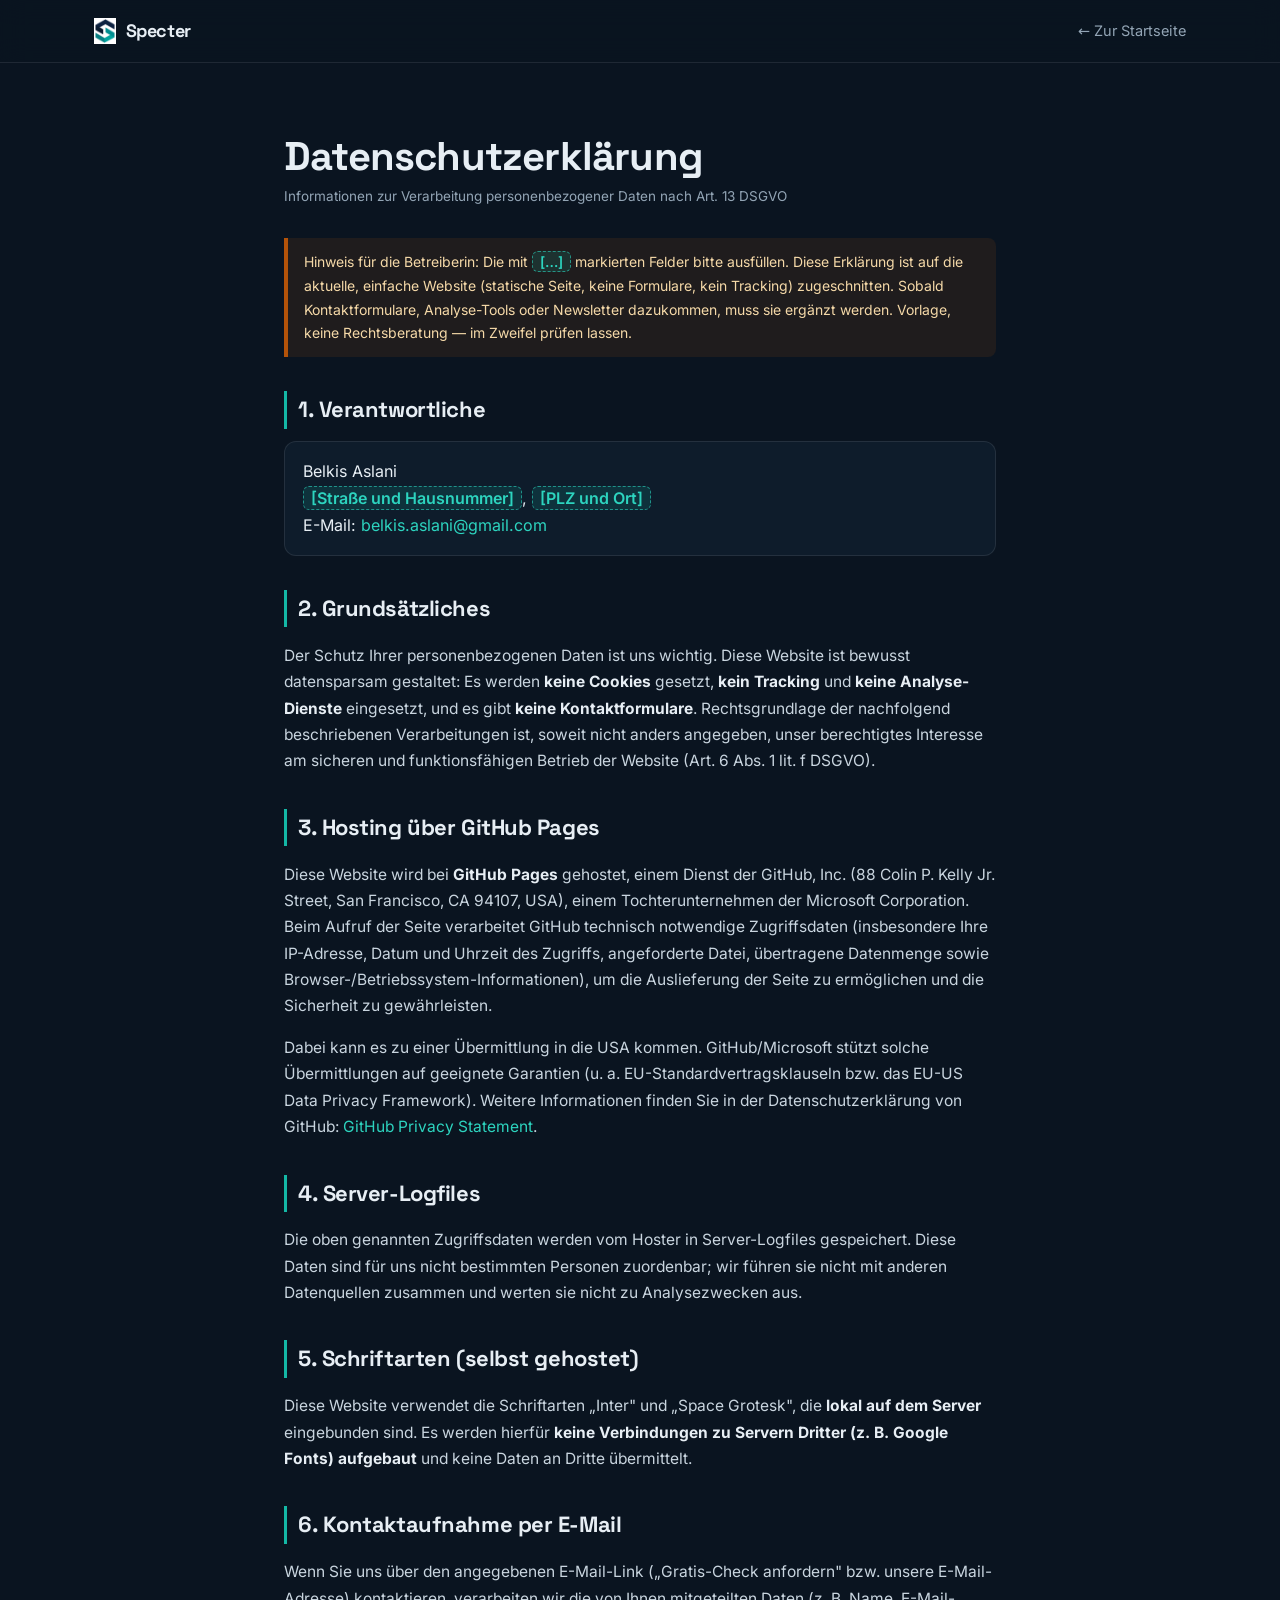
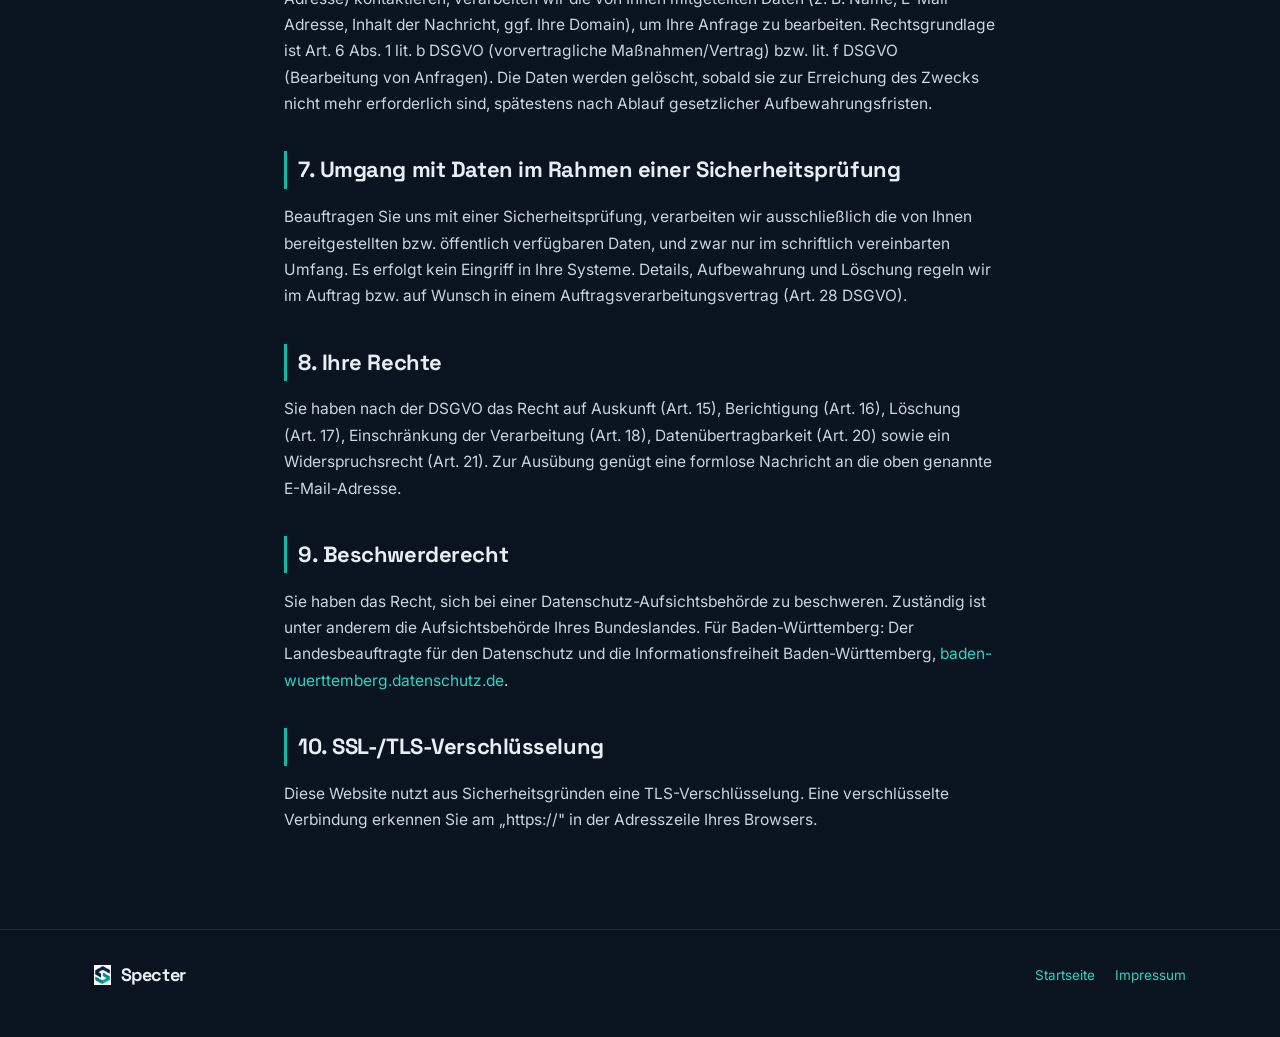
==== docs/datenschutz.html @ 4cde15c8 "Website: Impressum + Datenschutz + selbst gehostete Fonts (DSGVO) Rechtlich notwendige Seiten und ei" ====
<!doctype html>
<html lang="de">
<head>
<meta charset="utf-8">
<meta name="viewport" content="width=device-width, initial-scale=1, viewport-fit=cover">
<title>Datenschutzerklärung — Specter</title>
<meta name="robots" content="index,follow">
<meta name="theme-color" content="#0A1420">
<link rel="icon" href="assets/img/mark.png">
<link rel="stylesheet" href="assets/fonts.css">
<link rel="stylesheet" href="assets/legal.css">
</head>
<body>

<header class="nav">
  <div class="wrap">
    <a class="logo" href="index.html"><img src="assets/img/mark.png" alt=""><span class="brandmark">Specter</span></a>
    <a class="back" href="index.html">&larr; Zur Startseite</a>
  </div>
</header>

<main>
  <div class="wrap">
    <h1>Datenschutzerklärung</h1>
    <p class="updated">Informationen zur Verarbeitung personenbezogener Daten nach Art. 13 DSGVO</p>

    <div class="note">Hinweis für die Betreiberin: Die mit <span class="ph">[…]</span>
      markierten Felder bitte ausfüllen. Diese Erklärung ist auf die aktuelle,
      einfache Website (statische Seite, keine Formulare, kein Tracking) zugeschnitten.
      Sobald Kontaktformulare, Analyse-Tools oder Newsletter dazukommen, muss sie
      ergänzt werden. Vorlage, keine Rechtsberatung — im Zweifel prüfen lassen.</div>

    <h2>1. Verantwortliche</h2>
    <div class="box">
      Belkis Aslani<br>
      <span class="ph">[Straße und Hausnummer]</span>, <span class="ph">[PLZ und Ort]</span><br>
      E-Mail: <a href="mailto:belkis.aslani@gmail.com">belkis.aslani@gmail.com</a>
    </div>

    <h2>2. Grundsätzliches</h2>
    <p>Der Schutz Ihrer personenbezogenen Daten ist uns wichtig. Diese Website ist
      bewusst datensparsam gestaltet: Es werden <strong>keine Cookies</strong>
      gesetzt, <strong>kein Tracking</strong> und <strong>keine Analyse-Dienste</strong>
      eingesetzt, und es gibt <strong>keine Kontaktformulare</strong>. Rechtsgrundlage
      der nachfolgend beschriebenen Verarbeitungen ist, soweit nicht anders angegeben,
      unser berechtigtes Interesse am sicheren und funktionsfähigen Betrieb der
      Website (Art. 6 Abs. 1 lit. f DSGVO).</p>

    <h2>3. Hosting über GitHub Pages</h2>
    <p>Diese Website wird bei <strong>GitHub Pages</strong> gehostet, einem Dienst der
      GitHub, Inc. (88 Colin P. Kelly Jr. Street, San Francisco, CA 94107, USA), einem
      Tochterunternehmen der Microsoft Corporation. Beim Aufruf der Seite verarbeitet
      GitHub technisch notwendige Zugriffsdaten (insbesondere Ihre IP-Adresse, Datum
      und Uhrzeit des Zugriffs, angeforderte Datei, übertragene Datenmenge sowie
      Browser-/Betriebssystem-Informationen), um die Auslieferung der Seite zu
      ermöglichen und die Sicherheit zu gewährleisten.</p>
    <p>Dabei kann es zu einer Übermittlung in die USA kommen. GitHub/Microsoft stützt
      solche Übermittlungen auf geeignete Garantien (u. a. EU-Standardvertragsklauseln
      bzw. das EU-US Data Privacy Framework). Weitere Informationen finden Sie in der
      Datenschutzerklärung von GitHub:
      <a href="https://docs.github.com/de/site-policy/privacy-policies/github-general-privacy-statement" target="_blank" rel="noopener">GitHub Privacy Statement</a>.</p>

    <h2>4. Server-Logfiles</h2>
    <p>Die oben genannten Zugriffsdaten werden vom Hoster in Server-Logfiles
      gespeichert. Diese Daten sind für uns nicht bestimmten Personen zuordenbar; wir
      führen sie nicht mit anderen Datenquellen zusammen und werten sie nicht zu
      Analysezwecken aus.</p>

    <h2>5. Schriftarten (selbst gehostet)</h2>
    <p>Diese Website verwendet die Schriftarten „Inter" und „Space Grotesk", die
      <strong>lokal auf dem Server</strong> eingebunden sind. Es werden hierfür
      <strong>keine Verbindungen zu Servern Dritter (z. B. Google Fonts) aufgebaut</strong>
      und keine Daten an Dritte übermittelt.</p>

    <h2>6. Kontaktaufnahme per E-Mail</h2>
    <p>Wenn Sie uns über den angegebenen E-Mail-Link („Gratis-Check anfordern" bzw.
      unsere E-Mail-Adresse) kontaktieren, verarbeiten wir die von Ihnen mitgeteilten
      Daten (z. B. Name, E-Mail-Adresse, Inhalt der Nachricht, ggf. Ihre Domain), um
      Ihre Anfrage zu bearbeiten. Rechtsgrundlage ist Art. 6 Abs. 1 lit. b DSGVO
      (vorvertragliche Maßnahmen/Vertrag) bzw. lit. f DSGVO (Bearbeitung von
      Anfragen). Die Daten werden gelöscht, sobald sie zur Erreichung des Zwecks nicht
      mehr erforderlich sind, spätestens nach Ablauf gesetzlicher
      Aufbewahrungsfristen.</p>

    <h2>7. Umgang mit Daten im Rahmen einer Sicherheitsprüfung</h2>
    <p>Beauftragen Sie uns mit einer Sicherheitsprüfung, verarbeiten wir ausschließlich
      die von Ihnen bereitgestellten bzw. öffentlich verfügbaren Daten, und zwar nur
      im schriftlich vereinbarten Umfang. Es erfolgt kein Eingriff in Ihre Systeme.
      Details, Aufbewahrung und Löschung regeln wir im Auftrag bzw. auf Wunsch in einem
      Auftragsverarbeitungsvertrag (Art. 28 DSGVO).</p>

    <h2>8. Ihre Rechte</h2>
    <p>Sie haben nach der DSGVO das Recht auf Auskunft (Art. 15), Berichtigung
      (Art. 16), Löschung (Art. 17), Einschränkung der Verarbeitung (Art. 18),
      Datenübertragbarkeit (Art. 20) sowie ein Widerspruchsrecht (Art. 21). Zur
      Ausübung genügt eine formlose Nachricht an die oben genannte E-Mail-Adresse.</p>

    <h2>9. Beschwerderecht</h2>
    <p>Sie haben das Recht, sich bei einer Datenschutz-Aufsichtsbehörde zu beschweren.
      Zuständig ist unter anderem die Aufsichtsbehörde Ihres Bundeslandes. Für
      Baden-Württemberg: Der Landesbeauftragte für den Datenschutz und die
      Informationsfreiheit Baden-Württemberg,
      <a href="https://www.baden-wuerttemberg.datenschutz.de" target="_blank" rel="noopener">baden-wuerttemberg.datenschutz.de</a>.</p>

    <h2>10. SSL-/TLS-Verschlüsselung</h2>
    <p>Diese Website nutzt aus Sicherheitsgründen eine TLS-Verschlüsselung. Eine
      verschlüsselte Verbindung erkennen Sie am „https://" in der Adresszeile Ihres
      Browsers.</p>
  </div>
</main>

<footer>
  <div class="wrap">
    <a class="logo" href="index.html"><img src="assets/img/mark.png" alt="" style="height:20px"><span class="brandmark">Specter</span></a>
    <div class="fr">
      <a href="index.html">Startseite</a>
      <a href="impressum.html">Impressum</a>
    </div>
  </div>
</footer>
</body>
</html>
---- docs/assets/fonts.css ----
/* Selbst gehostete Variable Fonts (SIL Open Font License), Latin-Subset.
   Kein Drittanbieter-Request -> keine Besucher-IP an Google, DSGVO-freundlich. */
@font-face{font-family:'Inter';font-style:normal;font-weight:100 900;font-display:swap;src:url('fonts/inter.woff2') format('woff2')}
@font-face{font-family:'Space Grotesk';font-style:normal;font-weight:300 700;font-display:swap;src:url('fonts/space-grotesk.woff2') format('woff2')}
---- docs/assets/legal.css ----
:root{
  --bg:#0A1420; --surface:#0E1C2B; --line:rgba(255,255,255,.09);
  --text:#E7EEF4; --muted:#93A5B5; --teal:#14B8A6; --teal-2:#2DD4BF; --maxw:760px;
}
*{box-sizing:border-box}
html{-webkit-text-size-adjust:100%}
body{margin:0;background:var(--bg);color:var(--text);overflow-x:hidden;line-height:1.7;
  font-family:'Inter',ui-sans-serif,system-ui,-apple-system,'Segoe UI',sans-serif;-webkit-font-smoothing:antialiased}
a{color:var(--teal-2);text-decoration:none}
a:hover{text-decoration:underline}
h1,h2,.brandmark{font-family:'Space Grotesk','Inter',sans-serif;letter-spacing:-.02em}
.wrap{max-width:var(--maxw);margin:0 auto;padding:0 clamp(18px,5vw,24px)}
header.nav{position:sticky;top:0;z-index:20;background:rgba(10,20,32,.85);backdrop-filter:blur(14px);
  border-bottom:1px solid var(--line)}
.nav .wrap{display:flex;align-items:center;gap:12px;min-height:62px;max-width:1140px}
.logo{display:flex;align-items:center;gap:10px}
.logo img{height:26px;width:auto;display:block}
.logo .brandmark{font-weight:700;font-size:18px;color:var(--text)}
.nav .back{margin-left:auto;font-size:14.5px;color:var(--muted)}
.nav .back:hover{color:var(--text);text-decoration:none}
main{padding:clamp(40px,8vw,72px) 0 40px}
h1{font-size:clamp(28px,6vw,40px);margin:0 0 6px;line-height:1.1}
.updated{color:var(--muted);font-size:13.5px;margin:0 0 30px}
h2{font-size:clamp(18px,4vw,22px);color:var(--text);margin:34px 0 10px;
  border-left:3px solid var(--teal);padding-left:11px}
p,li{color:#C9D5DF;font-size:15.5px}
strong{color:var(--text)}
.muted{color:var(--muted)}
.box{background:var(--surface);border:1px solid var(--line);border-radius:12px;padding:16px 18px;margin:12px 0}
.ph{background:rgba(20,184,166,.14);border:1px dashed rgba(45,212,191,.6);border-radius:6px;
  padding:1px 7px;color:var(--teal-2);font-weight:600;white-space:nowrap}
.note{border-left:4px solid #B45309;background:rgba(180,83,9,.12);border-radius:0 8px 8px 0;
  padding:12px 16px;margin:18px 0;font-size:14px;color:#F5D9A8}
footer{border-top:1px solid var(--line);margin-top:40px;padding:30px 0 46px;color:var(--muted);font-size:13.5px}
footer .wrap{display:flex;flex-wrap:wrap;gap:12px 22px;align-items:center;max-width:1140px}
footer .fr{margin-left:auto;display:flex;gap:20px;flex-wrap:wrap}
@media(max-width:560px){footer .fr{margin-left:0;width:100%}}
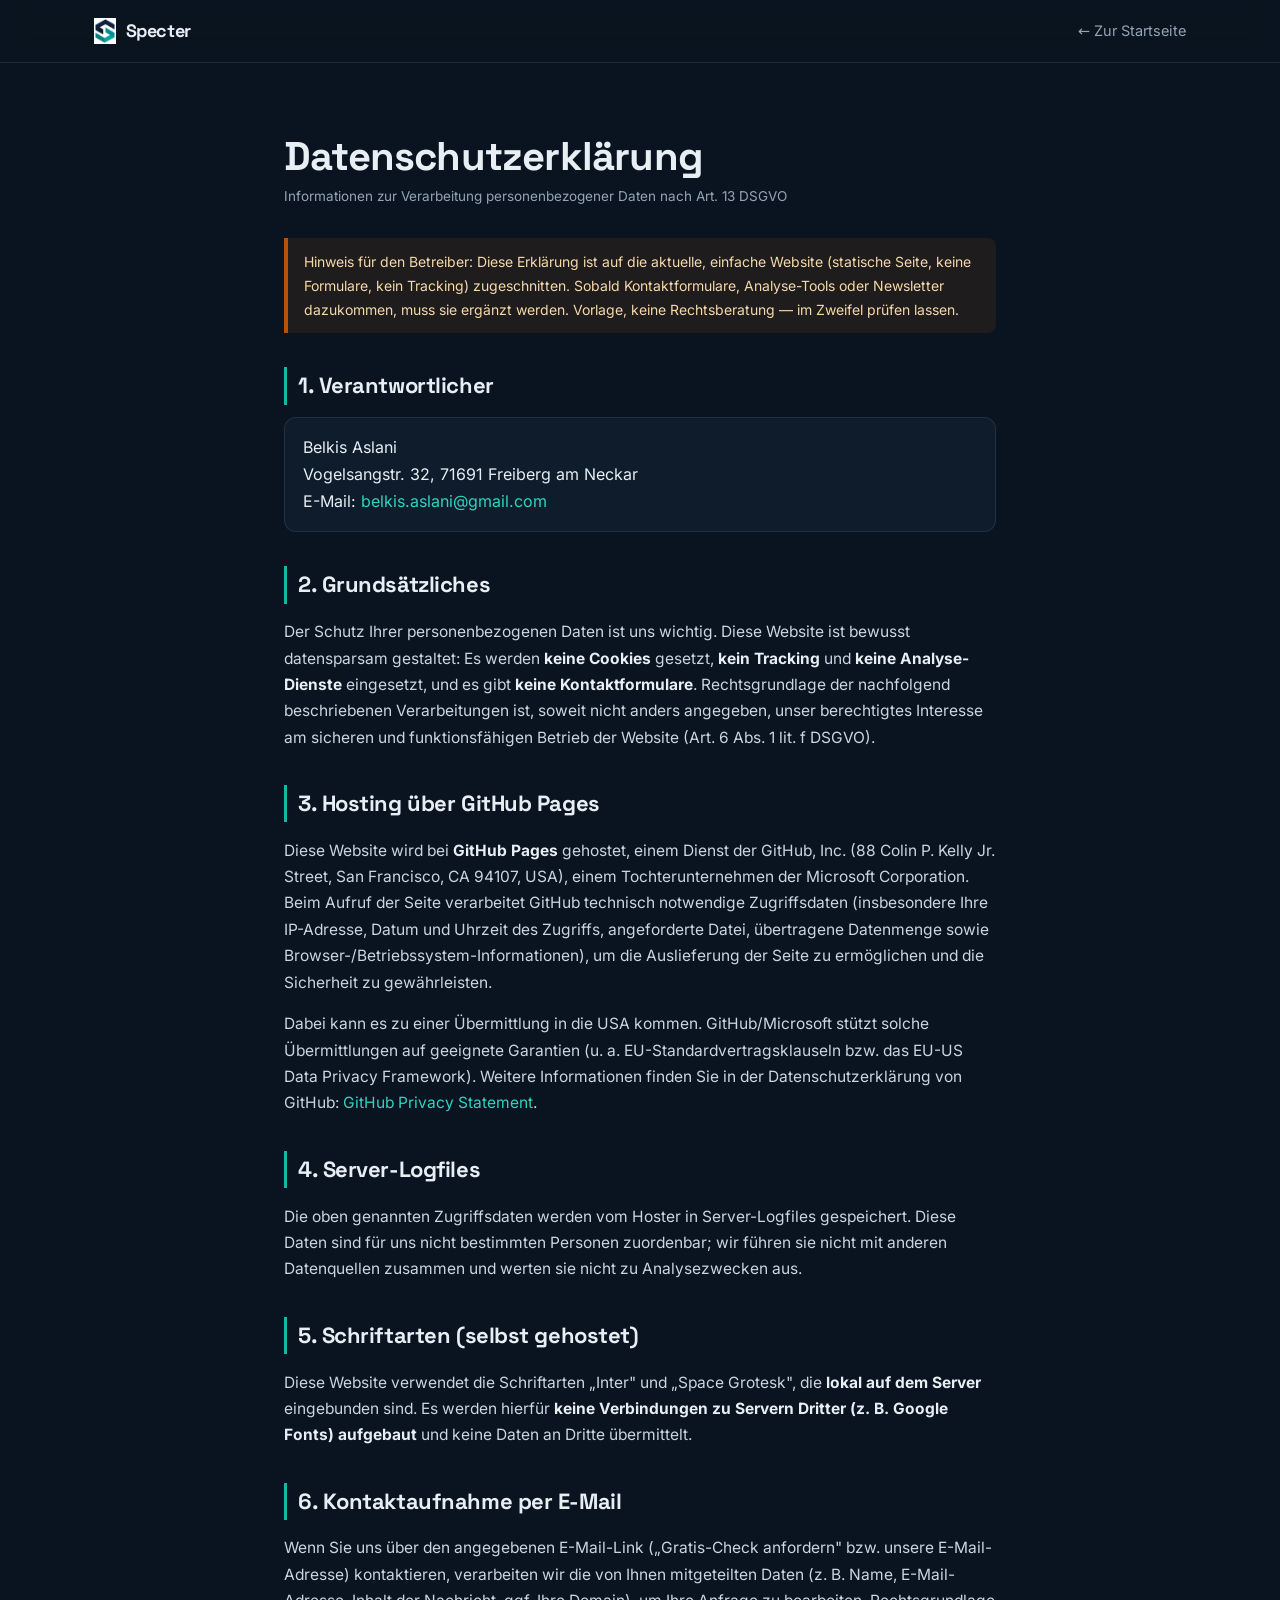
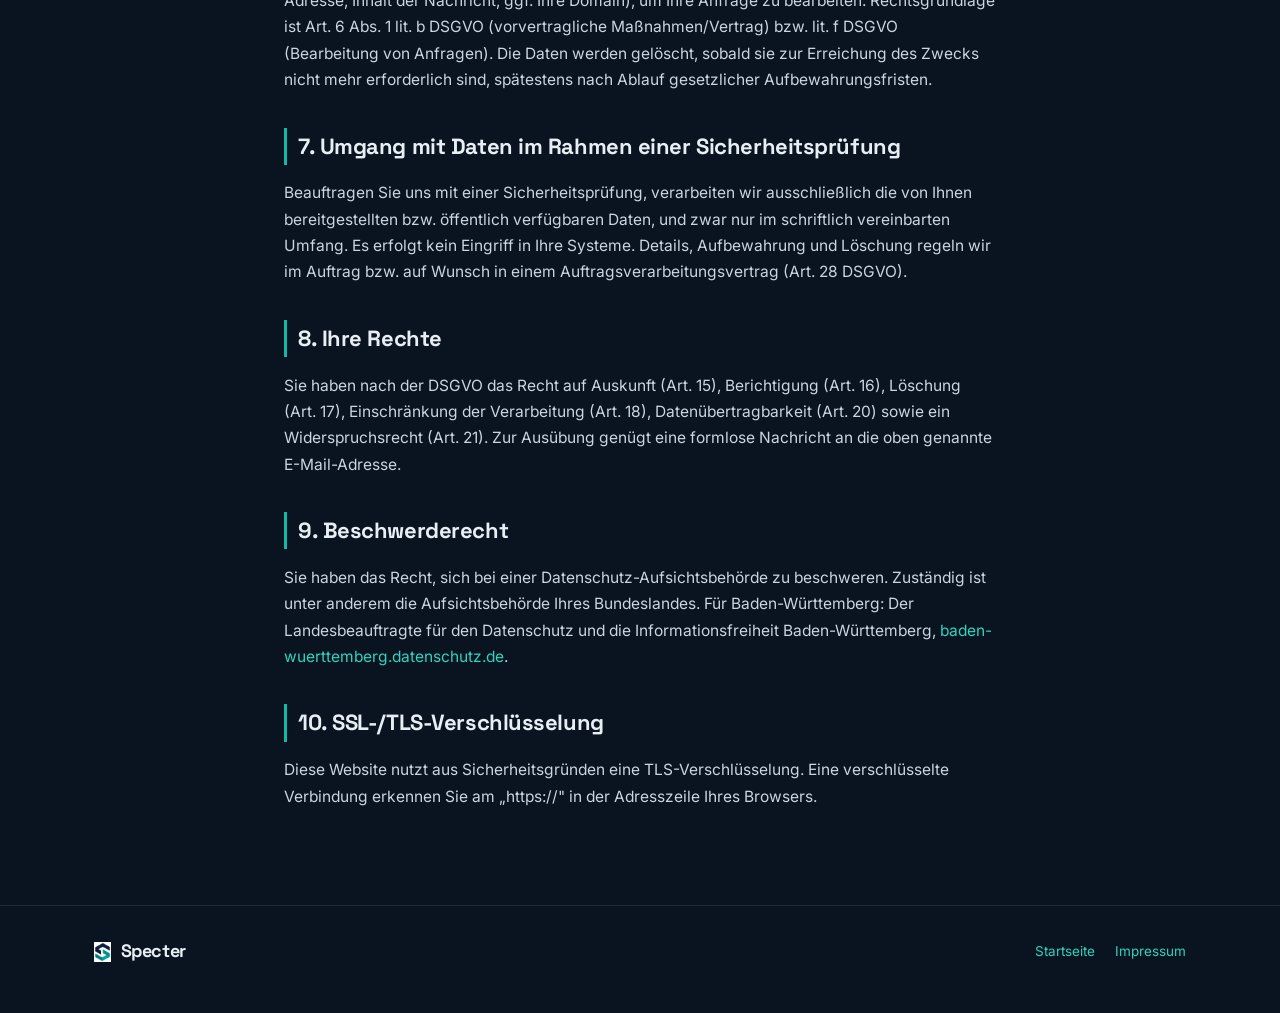
==== commit 102971af: "Impressum/Datenschutz: echte Adresse + Telefon, maennliche Anrede - Anschrift eingetragen: Vogelsang" ====
--- a/docs/datenschutz.html
+++ b/docs/datenschutz.html
@@ -24,16 +24,15 @@
     <h1>Datenschutzerklärung</h1>
     <p class="updated">Informationen zur Verarbeitung personenbezogener Daten nach Art. 13 DSGVO</p>
 
-    <div class="note">Hinweis für die Betreiberin: Die mit <span class="ph">[…]</span>
-      markierten Felder bitte ausfüllen. Diese Erklärung ist auf die aktuelle,
+    <div class="note">Hinweis für den Betreiber: Diese Erklärung ist auf die aktuelle,
       einfache Website (statische Seite, keine Formulare, kein Tracking) zugeschnitten.
       Sobald Kontaktformulare, Analyse-Tools oder Newsletter dazukommen, muss sie
       ergänzt werden. Vorlage, keine Rechtsberatung — im Zweifel prüfen lassen.</div>
 
-    <h2>1. Verantwortliche</h2>
+    <h2>1. Verantwortlicher</h2>
     <div class="box">
       Belkis Aslani<br>
-      <span class="ph">[Straße und Hausnummer]</span>, <span class="ph">[PLZ und Ort]</span><br>
+      Vogelsangstr. 32, 71691 Freiberg am Neckar<br>
       E-Mail: <a href="mailto:belkis.aslani@gmail.com">belkis.aslani@gmail.com</a>
     </div>
 
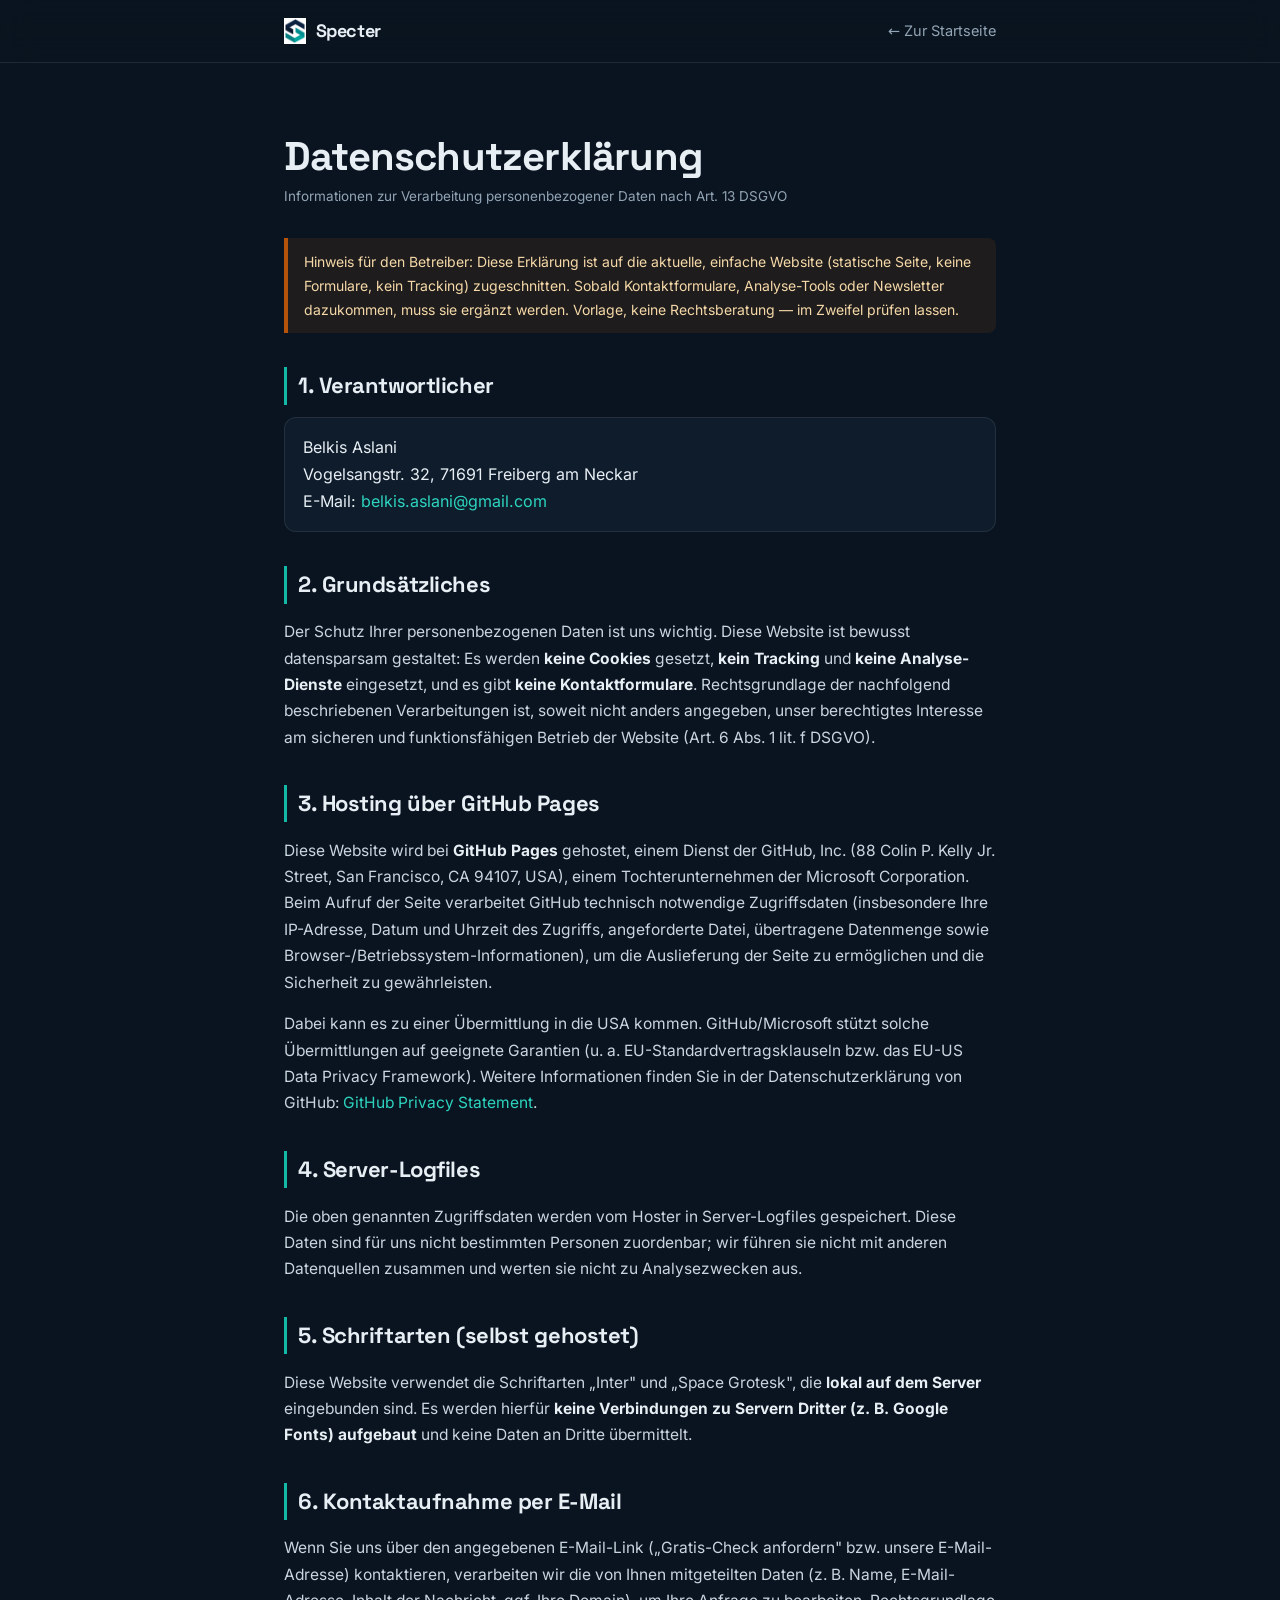
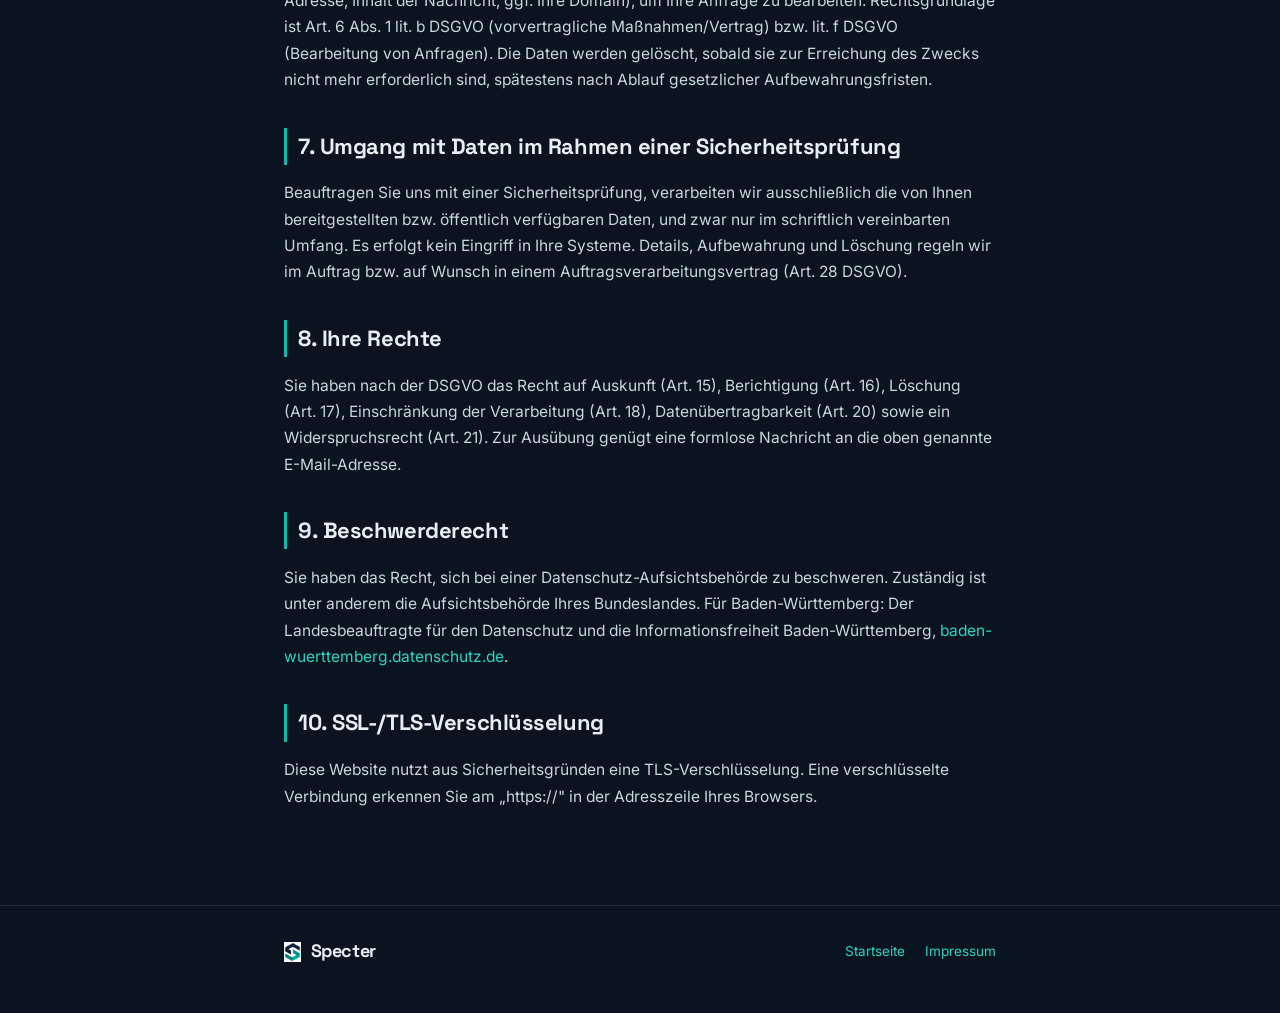
==== commit 4779bb70: "Härtung fürs Investoren-Review: Analyzer-Robustheit, Mobile-UX, Umlaute Team-Review (System, UI/UX, " ====
--- a/docs/datenschutz.html
+++ b/docs/datenschutz.html
@@ -4,7 +4,9 @@
 <meta charset="utf-8">
 <meta name="viewport" content="width=device-width, initial-scale=1, viewport-fit=cover">
 <title>Datenschutzerklärung — Specter</title>
+<meta name="description" content="Datenschutzerklärung von Specter — welche Daten erhoben werden und Ihre Rechte nach DSGVO.">
 <meta name="robots" content="index,follow">
+<link rel="canonical" href="https://beko2210.github.io/Specter-/datenschutz.html">
 <meta name="theme-color" content="#0A1420">
 <link rel="icon" href="assets/img/mark.png">
 <link rel="stylesheet" href="assets/fonts.css">
--- a/docs/assets/legal.css
+++ b/docs/assets/legal.css
@@ -1,6 +1,6 @@
 :root{
   --bg:#0A1420; --surface:#0E1C2B; --line:rgba(255,255,255,.09);
-  --text:#E7EEF4; --muted:#93A5B5; --teal:#14B8A6; --teal-2:#2DD4BF; --maxw:760px;
+  --text:#E7EEF4; --text-2:#C9D5DF; --muted:#93A5B5; --teal:#14B8A6; --teal-2:#2DD4BF; --maxw:760px;
 }
 *{box-sizing:border-box}
 html{-webkit-text-size-adjust:100%}
@@ -12,7 +12,7 @@
 .wrap{max-width:var(--maxw);margin:0 auto;padding:0 clamp(18px,5vw,24px)}
 header.nav{position:sticky;top:0;z-index:20;background:rgba(10,20,32,.85);backdrop-filter:blur(14px);
   border-bottom:1px solid var(--line)}
-.nav .wrap{display:flex;align-items:center;gap:12px;min-height:62px;max-width:1140px}
+.nav .wrap{display:flex;align-items:center;gap:12px;min-height:62px}
 .logo{display:flex;align-items:center;gap:10px}
 .logo img{height:26px;width:auto;display:block}
 .logo .brandmark{font-weight:700;font-size:18px;color:var(--text)}
@@ -23,7 +23,7 @@
 .updated{color:var(--muted);font-size:13.5px;margin:0 0 30px}
 h2{font-size:clamp(18px,4vw,22px);color:var(--text);margin:34px 0 10px;
   border-left:3px solid var(--teal);padding-left:11px}
-p,li{color:#C9D5DF;font-size:15.5px}
+p,li{color:var(--text-2);font-size:15.5px}
 strong{color:var(--text)}
 .muted{color:var(--muted)}
 .box{background:var(--surface);border:1px solid var(--line);border-radius:12px;padding:16px 18px;margin:12px 0}
@@ -32,6 +32,6 @@
 .note{border-left:4px solid #B45309;background:rgba(180,83,9,.12);border-radius:0 8px 8px 0;
   padding:12px 16px;margin:18px 0;font-size:14px;color:#F5D9A8}
 footer{border-top:1px solid var(--line);margin-top:40px;padding:30px 0 46px;color:var(--muted);font-size:13.5px}
-footer .wrap{display:flex;flex-wrap:wrap;gap:12px 22px;align-items:center;max-width:1140px}
+footer .wrap{display:flex;flex-wrap:wrap;gap:12px 22px;align-items:center}
 footer .fr{margin-left:auto;display:flex;gap:20px;flex-wrap:wrap}
 @media(max-width:560px){footer .fr{margin-left:0;width:100%}}
